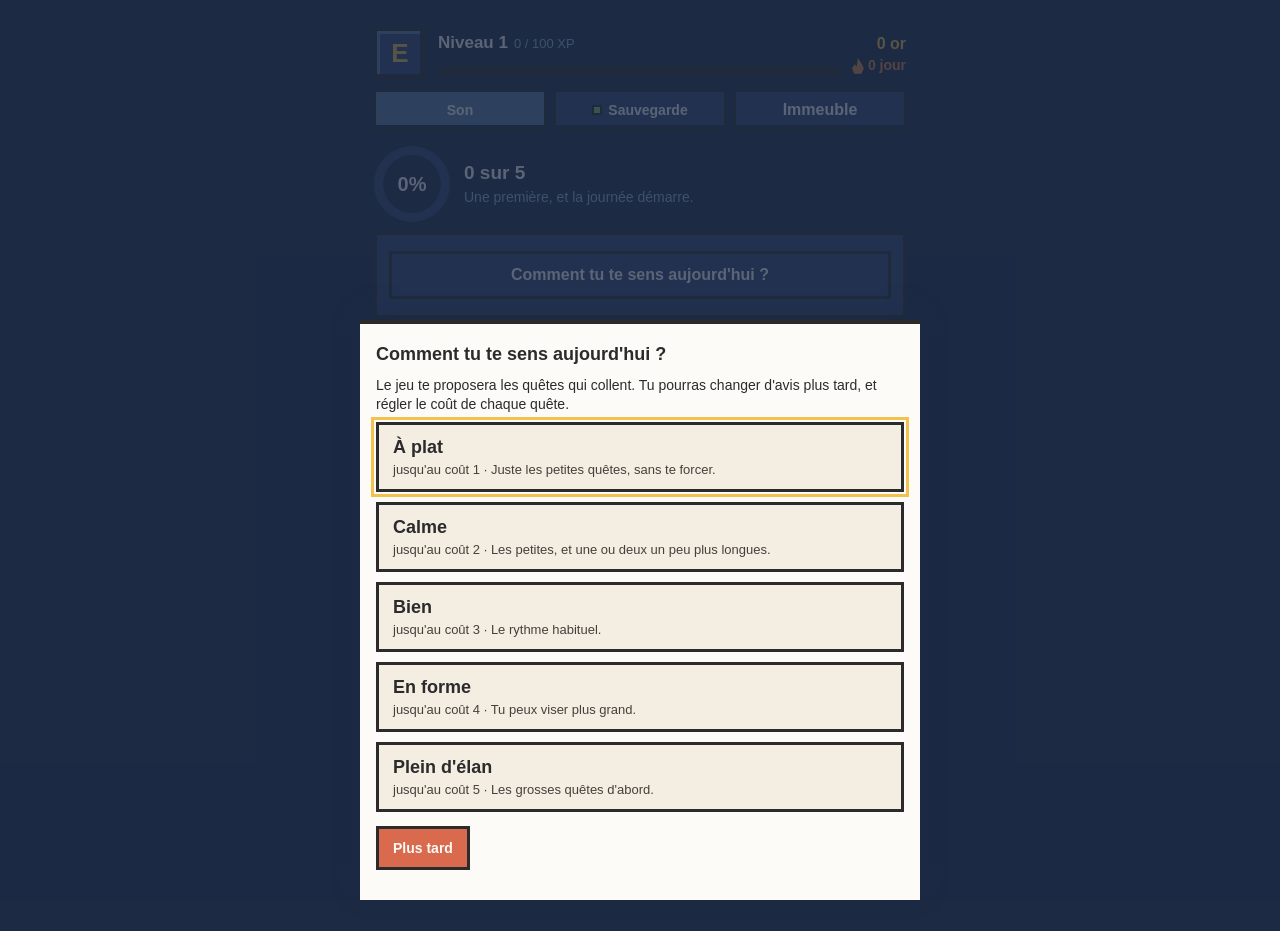
==== express.html @ 6542ee5c "Jeu de quêtes V6 : application web, jouable sur iPhone" ====
<!doctype html>
<html lang="fr">
<head>
<meta charset="utf-8">
<meta name="viewport" content="width=device-width, initial-scale=1, viewport-fit=cover, user-scalable=no">
<meta name="theme-color" content="#1D2A44">
<meta name="color-scheme" content="dark">
<meta name="mobile-web-app-capable" content="yes">
<meta name="apple-mobile-web-app-capable" content="yes">
<meta name="apple-mobile-web-app-status-bar-style" content="black-translucent">
<meta name="apple-mobile-web-app-title" content="Quêtes">
<meta name="format-detection" content="telephone=no">
<title>Quêtes du jour</title>
<link rel="icon" href="favicon.png">
<link rel="manifest" href="manifest.webmanifest">
<link rel="apple-touch-icon" href="icones/apple-touch-icon.png">
<link rel="apple-touch-startup-image" media="(device-width: 440px) and (device-height: 956px) and (-webkit-device-pixel-ratio: 3)" href="icones/demarrage-1320x2868.png">
<link rel="apple-touch-startup-image" media="(device-width: 430px) and (device-height: 932px) and (-webkit-device-pixel-ratio: 3)" href="icones/demarrage-1290x2796.png">
<link rel="apple-touch-startup-image" media="(device-width: 402px) and (device-height: 874px) and (-webkit-device-pixel-ratio: 3)" href="icones/demarrage-1206x2622.png">
<link rel="apple-touch-startup-image" media="(device-width: 393px) and (device-height: 852px) and (-webkit-device-pixel-ratio: 3)" href="icones/demarrage-1179x2556.png">
<link rel="apple-touch-startup-image" media="(device-width: 390px) and (device-height: 844px) and (-webkit-device-pixel-ratio: 3)" href="icones/demarrage-1170x2532.png">
<link rel="apple-touch-startup-image" media="(device-width: 375px) and (device-height: 812px) and (-webkit-device-pixel-ratio: 3)" href="icones/demarrage-1125x2436.png">
<link rel="apple-touch-startup-image" media="(device-width: 414px) and (device-height: 896px) and (-webkit-device-pixel-ratio: 2)" href="icones/demarrage-828x1792.png">
<link rel="apple-touch-startup-image" media="(device-width: 375px) and (device-height: 667px) and (-webkit-device-pixel-ratio: 2)" href="icones/demarrage-750x1334.png">
<link rel="stylesheet" href="express.css">
</head>
<body>
<main id="x" aria-busy="true">
  <header id="x-haut">
    <div id="x-hud" aria-live="polite"></div>
    <div class="x-outils">
      <button type="button" class="x-rond" id="x-son" data-x="son" aria-pressed="false" aria-label="Musique et sons">Son</button>
      <button type="button" class="x-rond" id="x-synchro" data-x="synchro" aria-label="Sauvegarde"><i id="x-pastille"></i>Sauvegarde</button>
      <a class="x-rond" id="x-immeuble" href="./" aria-label="Ouvrir l'immeuble">Immeuble</a>
    </div>
  </header>
  <section id="x-anneau" aria-live="polite"></section>
  <div id="x-bandeau" role="status" hidden></div>
  <section id="x-liste" aria-label="Quêtes du jour"></section>
  <form id="x-ajout" autocomplete="off">
    <input type="text" name="texte" maxlength="160" enterkeyhint="done" placeholder="Une quête de plus..." aria-label="Écrire une quête">
    <label class="x-cout-ajout">Coût
      <select id="x-cout" name="cout" aria-label="Coût d'énergie">
        <option value="1">1</option>
        <option value="2" selected>2</option>
        <option value="3">3</option>
        <option value="4">4</option>
        <option value="5">5</option>
      </select>
    </label>
    <button type="submit">Ajouter</button>
  </form>
</main>
<div id="x-degres" class="x-feuille" role="dialog" aria-modal="true" aria-labelledby="x-degres-titre" hidden></div>
<div id="x-panneau" class="x-feuille" role="dialog" aria-modal="true" aria-labelledby="x-panneau-titre" hidden></div>
<div id="x-toast" role="status" aria-live="polite" hidden></div>
<canvas id="x-confettis" aria-hidden="true"></canvas>
<script src="haptique.js"></script>
<script src="son.js"></script>
<script src="musique.js"></script>
<script src="qr.js"></script>
<script src="moteur.js"></script>
<script src="api-local.js"></script>
<script src="express.js"></script>
</body>
</html>
---- express.css ----
/* Version 5 : le mode express. Cocher ses quêtes du jour en deux secondes, au pouce.
   Couleurs de la palette du jeu seulement. Marges de l'encoche (safe areas) partout. */
:root {
  --nuit: #1D2A44;
  --ardoise: #33466E;
  --bleu: #5B7FA6;
  --ciel: #8FB8D6;
  --creme: #FDFBF7;
  --creme2: #F3EDE2;
  --sable: #E6DCCB;
  --pierre: #C9C1B4;
  --gris: #8A8580;
  --sombre: #45403C;
  --encre: #2B2B2B;
  --terra: #D96A4E;
  --terra-fonce: #B5523A;
  --peche: #F6D2B8;
  --or: #F2C14E;
  --or-clair: #FBE7A1;
  --vert: #4E8B5C;
  --vert-clair: #8DBB6A;
  --vert-fonce: #2F5D45;
  --orange: #E08A3C;
  --lueur: #6FD6C8;
  --police: -apple-system, BlinkMacSystemFont, "Helvetica Neue", "Segoe UI", Arial, sans-serif;
  --haut: env(safe-area-inset-top, 0px);
  --bas: env(safe-area-inset-bottom, 0px);
  --gauche: env(safe-area-inset-left, 0px);
  --droite: env(safe-area-inset-right, 0px);
}
* { box-sizing: border-box; -webkit-tap-highlight-color: transparent; }
html, body { margin: 0; min-height: 100%; background: var(--nuit); color: var(--creme); font-family: var(--police); font-size: 16px; line-height: 1.35; }
body { overscroll-behavior-y: none; -webkit-text-size-adjust: 100%; -webkit-user-select: none; user-select: none; }
input { -webkit-user-select: text; user-select: text; }
button, a.x-rond { font-family: inherit; font-size: inherit; color: inherit; cursor: pointer; touch-action: manipulation; }
button:focus-visible, input:focus-visible, a:focus-visible { outline: 3px solid var(--or); outline-offset: 2px; }
[hidden] { display: none !important; }
.chiffres { font-variant-numeric: tabular-nums; }

#x { max-width: 560px; margin: 0 auto; padding: calc(var(--haut) + 10px) calc(var(--droite) + 14px) calc(var(--bas) + 96px) calc(var(--gauche) + 14px); }

/* ---------- haut : niveau, rang, XP, or, série ---------- */
#x-haut { display: flex; flex-direction: column; gap: 10px; }
#x-hud { display: grid; grid-template-columns: auto 1fr auto; gap: 4px 12px; align-items: center; }
.x-rang { grid-row: span 2; width: 52px; height: 52px; display: grid; place-items: center; background: var(--ardoise); border: 3px solid var(--encre); box-shadow: inset -3px -3px 0 var(--nuit), inset 3px 3px 0 var(--bleu); font-weight: 800; font-size: 26px; color: var(--or); }
.x-niveau { font-weight: 700; font-size: 17px; }
.x-niveau small { font-weight: 500; color: var(--ciel); font-size: 13px; margin-left: 6px; }
.x-bourse { grid-row: span 2; display: flex; flex-direction: column; align-items: flex-end; gap: 2px; font-weight: 700; }
.x-or { color: var(--or); }
.x-serie { display: inline-flex; align-items: center; gap: 4px; color: var(--orange); font-size: 14px; }
.x-flamme { width: 12px; height: 16px; background: var(--orange); clip-path: polygon(50% 0, 80% 35%, 100% 65%, 80% 100%, 20% 100%, 0 65%, 25% 40%, 40% 55%); }
.x-serie.chaude .x-flamme { animation: flamme 0.9s ease-in-out infinite alternate; background: var(--or); }
@keyframes flamme { from { transform: scale(1) rotate(-4deg); } to { transform: scale(1.15) rotate(4deg); } }
.x-xp { height: 10px; background: var(--encre); border: 2px solid var(--encre); position: relative; overflow: hidden; }
.x-xp i { position: absolute; inset: 0 auto 0 0; background: var(--lueur); transition: width 0.6s cubic-bezier(.2, .9, .3, 1.2); }
.x-xp.monte i { animation: lueur 0.8s ease-out; }
@keyframes lueur { 0% { background: var(--creme); } 100% { background: var(--lueur); } }
.x-outils { display: flex; gap: 8px; }
.x-rond { flex: 1; min-height: 40px; display: inline-flex; align-items: center; justify-content: center; gap: 6px; padding: 0 10px; background: var(--ardoise); color: var(--creme); border: 2px solid var(--encre); box-shadow: inset 0 -3px 0 var(--nuit); font-size: 14px; font-weight: 600; text-decoration: none; }
.x-rond[aria-pressed="true"] { background: var(--bleu); }
#x-pastille { width: 10px; height: 10px; background: var(--vert-clair); border: 2px solid var(--encre); }
#x-pastille.attente { background: var(--or); }
#x-pastille.coupe { background: var(--terra); }

/* ---------- anneau du jour ---------- */
#x-anneau { display: flex; align-items: center; gap: 14px; margin: 16px 0 10px; }
.x-cercle { --p: 0; width: 76px; height: 76px; flex: none; border-radius: 50%; display: grid; place-items: center; background: conic-gradient(var(--or) calc(var(--p) * 1%), var(--ardoise) 0); }
.x-cercle b { width: 58px; height: 58px; border-radius: 50%; display: grid; place-items: center; background: var(--nuit); font-size: 20px; }
.x-cercle.plein { background: conic-gradient(var(--vert-clair) 100%, var(--ardoise) 0); animation: battement 1.2s ease-in-out 2; }
@keyframes battement { 50% { transform: scale(1.08); } }
.x-phrase b { display: block; font-size: 19px; }
.x-phrase span { color: var(--ciel); font-size: 14px; }
.x-combo { display: inline-block; margin-top: 4px; padding: 1px 8px; background: var(--terra); color: var(--creme); font-weight: 800; font-size: 13px; animation: saut 0.35s ease-out; }
@keyframes saut { 0% { transform: scale(0.6); } 70% { transform: scale(1.2); } 100% { transform: scale(1); } }

#x-bandeau { margin: 8px 0; padding: 10px 12px; background: var(--or-clair); color: var(--encre); border: 2px solid var(--encre); font-size: 14px; }
#x-bandeau button { margin: 6px 8px 0 0; min-height: 34px; padding: 0 12px; background: var(--creme); border: 2px solid var(--encre); color: var(--encre); font-weight: 600; }

/* ---------- les quêtes ---------- */
#x-liste h2 { font-size: 14px; text-transform: uppercase; letter-spacing: 0.06em; color: var(--ciel); margin: 18px 2px 8px; display: flex; justify-content: space-between; }
#x-liste h2 small { text-transform: none; letter-spacing: 0; color: var(--pierre); font-weight: 500; }
.x-ligne { position: relative; margin-bottom: 8px; overflow: hidden; touch-action: pan-y; }
.x-dessous { position: absolute; inset: 0; display: flex; justify-content: space-between; align-items: center; padding: 0 18px; font-weight: 700; font-size: 14px; }
.x-dessous .fait { color: var(--vert-clair); }
.x-dessous .demain { color: var(--or); }
.x-carte { position: relative; display: flex; align-items: center; gap: 12px; width: 100%; min-height: 64px; padding: 10px 12px; background: var(--creme); color: var(--encre); border: 3px solid var(--encre); box-shadow: inset -3px -3px 0 var(--sable), 0 4px 0 rgba(43, 43, 43, 0.5); text-align: left; transition: transform 0.25s cubic-bezier(.2, .9, .3, 1.1), background 0.2s; will-change: transform; }
.x-carte:active { background: var(--creme2); }
.x-carte.glisse { transition: none; }
.x-case { width: 30px; height: 30px; flex: none; border: 3px solid var(--encre); background: var(--creme); box-shadow: inset 2px 2px 0 var(--sable); position: relative; }
.x-texte { flex: 1; min-width: 0; }
.x-texte span { display: block; font-weight: 600; font-size: 16px; overflow-wrap: anywhere; }
.x-texte small { display: block; color: var(--sombre); font-size: 13px; margin-top: 2px; }
.x-gain { flex: none; padding: 2px 8px; background: var(--or-clair); border: 2px solid var(--encre); font-weight: 800; font-size: 13px; }
.x-gain.recit { background: var(--sable); font-weight: 600; }
.x-ligne.faite .x-carte { background: var(--vert-clair); box-shadow: inset -3px -3px 0 var(--vert), 0 4px 0 rgba(43, 43, 43, 0.5); }
.x-ligne.faite .x-texte span { text-decoration: line-through; text-decoration-thickness: 2px; }
.x-ligne.faite .x-case { background: var(--vert-fonce); }
.x-ligne.faite .x-case::after, .x-case.cochee::after { content: ""; position: absolute; left: 7px; top: 1px; width: 8px; height: 15px; border: solid var(--creme); border-width: 0 4px 4px 0; transform: rotate(45deg); }
.x-ligne.attente .x-carte::after { content: "en attente"; position: absolute; right: 8px; bottom: 4px; font-size: 11px; color: var(--sombre); }
.x-ligne.pop .x-carte { animation: pop 0.45s cubic-bezier(.2, .9, .3, 1.3); }
@keyframes pop { 0% { transform: scale(1); } 30% { transform: scale(0.95); } 70% { transform: scale(1.04); } 100% { transform: scale(1); } }
.x-ligne.part { animation: part 0.5s ease-in 0.35s forwards; }
@keyframes part { to { opacity: 0; transform: translateX(30px); height: 0; margin: 0; } }

.x-habitude .x-carte { cursor: default; }
.x-boutons { display: flex; gap: 8px; }
.x-boutons button { width: 48px; height: 44px; border: 3px solid var(--encre); font-size: 22px; font-weight: 800; background: var(--vert-clair); color: var(--encre); }
.x-boutons button.moins { background: var(--peche); }
.x-vide { color: var(--pierre); text-align: center; padding: 18px 8px; }

/* ---------- gains qui s'envolent ---------- */
.x-vol { position: fixed; z-index: 30; pointer-events: none; font-weight: 800; font-size: 18px; color: var(--or); text-shadow: 2px 2px 0 var(--encre); animation: vol 1.1s ease-out forwards; }
.x-vol.xp { color: var(--lueur); }
@keyframes vol { 0% { opacity: 0; transform: translateY(6px) scale(0.8); } 15% { opacity: 1; transform: translateY(0) scale(1.15); } 100% { opacity: 0; transform: translateY(-70px) scale(1); } }

/* ---------- ajout ---------- */
#x-ajout { position: fixed; left: 0; right: 0; bottom: 0; z-index: 10; display: flex; gap: 8px; padding: 10px calc(var(--droite) + 14px) calc(var(--bas) + 10px) calc(var(--gauche) + 14px); background: var(--encre); border-top: 3px solid var(--ardoise); }
#x-ajout input { flex: 1; min-width: 0; min-height: 46px; padding: 0 12px; font: inherit; font-size: 16px; background: var(--creme); color: var(--encre); border: 3px solid var(--sombre); border-radius: 0; }
#x-ajout button { min-height: 46px; padding: 0 16px; background: var(--terra); color: var(--creme); border: 3px solid var(--encre); font-weight: 700; }
@media (min-width: 600px) { #x-ajout { max-width: 560px; margin: 0 auto; } }

/* ---------- feuilles (degrés, synchro) ---------- */
.x-feuille { position: fixed; inset: 0; z-index: 47; display: flex; align-items: flex-end; justify-content: center; background: rgba(29, 42, 68, 0.72); animation: voile 0.2s; }
@keyframes voile { from { opacity: 0; } }
.x-feuille > div { width: 100%; max-width: 560px; max-height: 86vh; overflow: auto; padding: 18px calc(var(--droite) + 16px) calc(var(--bas) + 18px) calc(var(--gauche) + 16px); background: var(--creme); color: var(--encre); border-top: 4px solid var(--encre); animation: monte 0.25s cubic-bezier(.2, .9, .3, 1.1); -webkit-user-select: text; user-select: text; }
@keyframes monte { from { transform: translateY(40px); opacity: 0.4; } }
.x-feuille h3 { margin: 0 0 10px; font-size: 18px; }
.x-feuille p { margin: 8px 0; font-size: 14px; }
.x-feuille code { font-family: inherit; font-weight: 700; background: var(--sable); padding: 0 4px; overflow-wrap: anywhere; }
.x-degre { display: flex; width: 100%; align-items: center; gap: 10px; min-height: 56px; margin-bottom: 8px; padding: 8px 12px; background: var(--creme2); border: 3px solid var(--encre); text-align: left; color: var(--encre); }
.x-degre b { width: 30px; height: 30px; display: grid; place-items: center; background: var(--ardoise); color: var(--or); flex: none; }
.x-degre span { flex: 1; }
.x-btn { min-height: 44px; padding: 0 14px; margin: 4px 6px 4px 0; background: var(--ardoise); color: var(--creme); border: 3px solid var(--encre); font-weight: 700; text-decoration: none; display: inline-flex; align-items: center; }
.x-btn.second { background: var(--sable); color: var(--encre); }
.x-btn.fermer { background: var(--terra); }
.x-etat { display: grid; grid-template-columns: auto 1fr; gap: 4px 10px; font-size: 14px; margin: 8px 0; }
.x-etat dt { font-weight: 700; }
.x-etat dd { margin: 0; }

/* ---------- message bref ---------- */
#x-toast { position: fixed; z-index: 50; left: 50%; bottom: calc(var(--bas) + 84px); transform: translateX(-50%); max-width: calc(100% - 28px); display: flex; gap: 12px; align-items: center; padding: 10px 14px; background: var(--encre); color: var(--creme); border: 2px solid var(--ardoise); font-size: 14px; animation: monte 0.2s; }
#x-toast button { min-height: 34px; padding: 0 10px; background: var(--or); color: var(--encre); border: 2px solid var(--encre); font-weight: 700; }

/* ---------- fête ---------- */
#x-confettis { position: fixed; inset: 0; width: 100%; height: 100%; pointer-events: none; z-index: 45; }
.x-fete { position: fixed; z-index: 46; inset: 0; display: grid; place-items: center; background: rgba(29, 42, 68, 0.6); animation: voile 0.3s; }
.x-fete > div { text-align: center; padding: 24px 26px; background: var(--creme); color: var(--encre); border: 4px solid var(--encre); box-shadow: 0 6px 0 rgba(43, 43, 43, 0.6); animation: saut 0.5s ease-out; max-width: 320px; }
.x-fete b { display: block; font-size: 24px; margin-bottom: 6px; }

@media (prefers-reduced-motion: reduce) {
  *, *::before, *::after { animation-duration: 0.01ms !important; animation-iteration-count: 1 !important; transition-duration: 0.01ms !important; }
}
@media (min-width: 760px) {
  #x { padding-top: 28px; }
  .x-carte:hover { background: var(--creme2); }
}
.x-qr canvas { display: block; width: 180px; height: 180px; image-rendering: pixelated; border: 3px solid var(--encre); }

/* Version 6 : énergie du jour, coûts, sauvegarde */
.x-energie-bandeau { margin: 0 0 12px; padding: 12px; background: var(--ardoise); border: 3px solid var(--encre); color: var(--creme); }
.x-energie-bandeau .x-btn { width: 100%; justify-content: center; min-height: 48px; }
.x-energie-bandeau b { margin-right: 6px; }
.x-lien { display: inline; padding: 0; margin: 0; background: none; border: 0; color: var(--or); font: inherit; font-weight: 700; text-decoration: underline; min-height: 44px; }
.x-energie-msg { margin: 0 0 14px; color: var(--pierre); font-size: 14px; }
.x-pips { letter-spacing: 1px; font-size: 11px; color: var(--terra); }
.x-pips i { font-style: normal; color: var(--sable); }
.x-ligne.lourde .x-carte { opacity: 0.82; }
.x-cout-ligne { margin: 12px 0 6px; font-weight: 700; }
.x-couts { display: flex; gap: 8px; margin: 0 0 14px; }
.x-cout { flex: 1; min-height: 48px; min-width: 44px; background: var(--creme2); color: var(--encre); border: 3px solid var(--encre); font-weight: 800; font-size: 18px; }
.x-cout.actif { background: var(--terra); color: var(--creme); }
.x-energie-choix { display: flex; flex-direction: column; align-items: flex-start; gap: 4px; width: 100%; min-height: 64px; margin: 0 0 10px; padding: 12px 14px; background: var(--creme2); color: var(--encre); border: 3px solid var(--encre); text-align: left; }
.x-energie-choix.actif { background: var(--vert-clair); }
.x-energie-choix b { font-size: 18px; }
.x-energie-choix span { font-size: 13px; color: var(--sombre); }
.x-cout-ajout { display: flex; flex-direction: column; justify-content: center; font-size: 11px; font-weight: 700; color: var(--creme); gap: 2px; }
.x-cout-ajout select { min-height: 46px; min-width: 52px; font: inherit; font-size: 16px; font-weight: 700; background: var(--creme); color: var(--encre); border: 3px solid var(--sombre); }

/* Feuille par-dessus le jeu, fond toujours opaque, formulaire du bas masqué. */
body:has(.x-feuille:not([hidden])) #x-ajout { visibility: hidden; }
.x-feuille { z-index: 60; }
.x-feuille > div { background: #FDFBF7; color: #2B2B2B; box-shadow: 0 -8px 24px rgba(29, 42, 68, 0.45); }
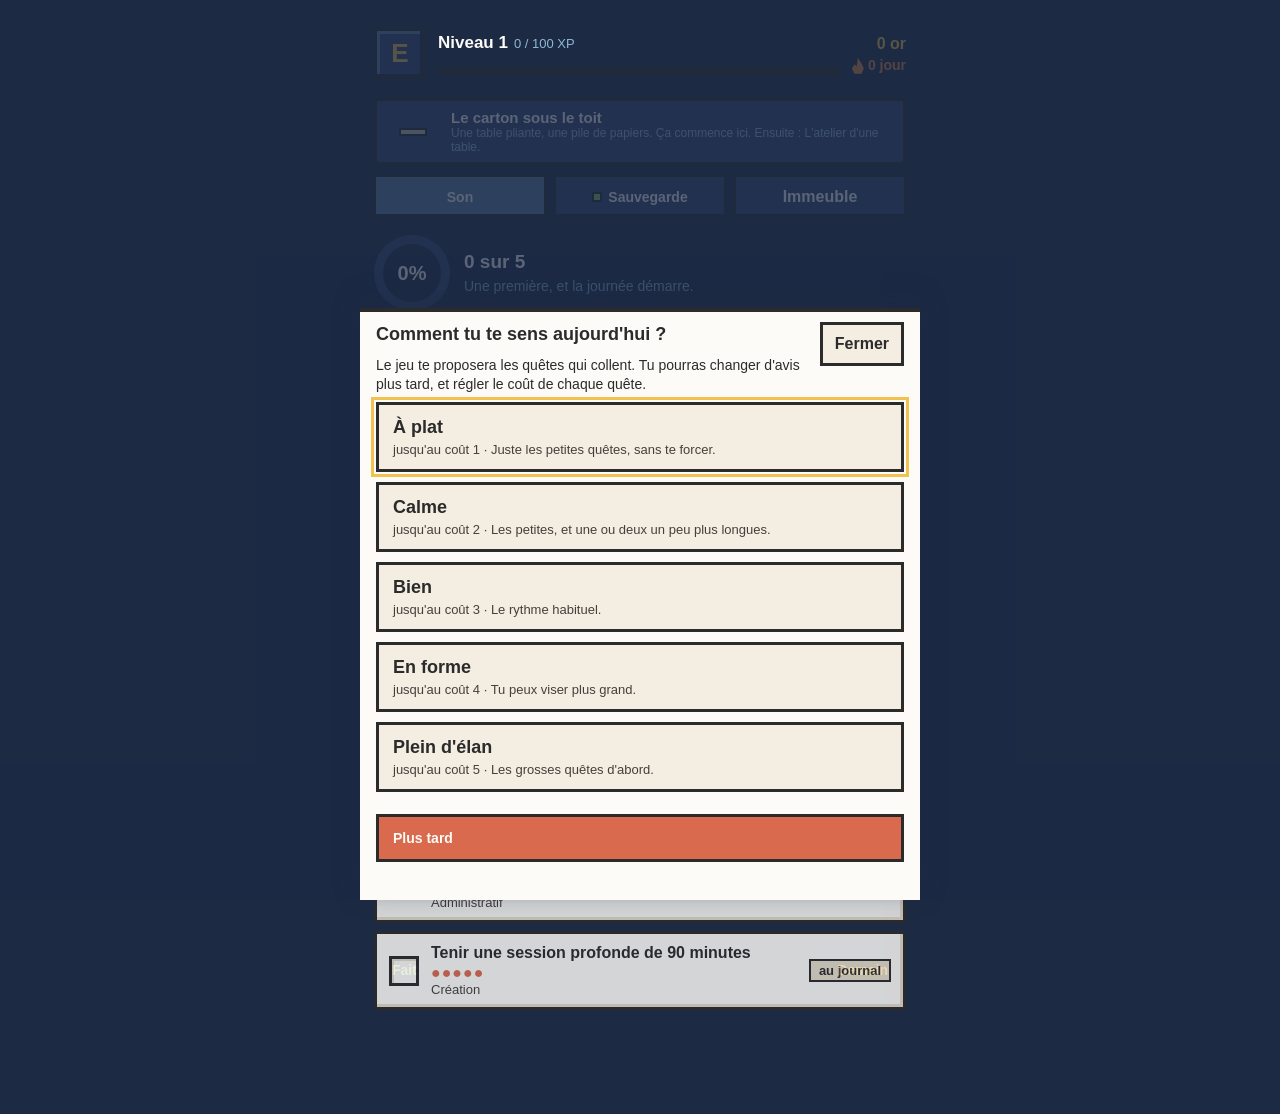
==== commit 4f190458: "Jeu de quêtes V7 : maison, boss, note collée, toucher iPhone" ====
--- a/express.html
+++ b/express.html
@@ -28,6 +28,7 @@
 <main id="x" aria-busy="true">
   <header id="x-haut">
     <div id="x-hud" aria-live="polite"></div>
+    <div id="x-maison"></div>
     <div class="x-outils">
       <button type="button" class="x-rond" id="x-son" data-x="son" aria-pressed="false" aria-label="Musique et sons">Son</button>
       <button type="button" class="x-rond" id="x-synchro" data-x="synchro" aria-label="Sauvegarde"><i id="x-pastille"></i>Sauvegarde</button>
--- a/express.css
+++ b/express.css
@@ -56,7 +56,7 @@
 .x-xp.monte i { animation: lueur 0.8s ease-out; }
 @keyframes lueur { 0% { background: var(--creme); } 100% { background: var(--lueur); } }
 .x-outils { display: flex; gap: 8px; }
-.x-rond { flex: 1; min-height: 40px; display: inline-flex; align-items: center; justify-content: center; gap: 6px; padding: 0 10px; background: var(--ardoise); color: var(--creme); border: 2px solid var(--encre); box-shadow: inset 0 -3px 0 var(--nuit); font-size: 14px; font-weight: 600; text-decoration: none; }
+.x-rond { flex: 1; min-height: 44px; display: inline-flex; align-items: center; justify-content: center; gap: 6px; padding: 0 10px; background: var(--ardoise); color: var(--creme); border: 2px solid var(--encre); box-shadow: inset 0 -3px 0 var(--nuit); font-size: 14px; font-weight: 600; text-decoration: none; }
 .x-rond[aria-pressed="true"] { background: var(--bleu); }
 #x-pastille { width: 10px; height: 10px; background: var(--vert-clair); border: 2px solid var(--encre); }
 #x-pastille.attente { background: var(--or); }
@@ -74,7 +74,7 @@
 @keyframes saut { 0% { transform: scale(0.6); } 70% { transform: scale(1.2); } 100% { transform: scale(1); } }
 
 #x-bandeau { margin: 8px 0; padding: 10px 12px; background: var(--or-clair); color: var(--encre); border: 2px solid var(--encre); font-size: 14px; }
-#x-bandeau button { margin: 6px 8px 0 0; min-height: 34px; padding: 0 12px; background: var(--creme); border: 2px solid var(--encre); color: var(--encre); font-weight: 600; }
+#x-bandeau button { margin: 6px 8px 0 0; min-height: 44px; padding: 0 12px; background: var(--creme); border: 2px solid var(--encre); color: var(--encre); font-weight: 600; }
 
 /* ---------- les quêtes ---------- */
 #x-liste h2 { font-size: 14px; text-transform: uppercase; letter-spacing: 0.06em; color: var(--ciel); margin: 18px 2px 8px; display: flex; justify-content: space-between; }
@@ -122,7 +122,7 @@
 /* ---------- feuilles (degrés, synchro) ---------- */
 .x-feuille { position: fixed; inset: 0; z-index: 47; display: flex; align-items: flex-end; justify-content: center; background: rgba(29, 42, 68, 0.72); animation: voile 0.2s; }
 @keyframes voile { from { opacity: 0; } }
-.x-feuille > div { width: 100%; max-width: 560px; max-height: 86vh; overflow: auto; padding: 18px calc(var(--droite) + 16px) calc(var(--bas) + 18px) calc(var(--gauche) + 16px); background: var(--creme); color: var(--encre); border-top: 4px solid var(--encre); animation: monte 0.25s cubic-bezier(.2, .9, .3, 1.1); -webkit-user-select: text; user-select: text; }
+.x-feuille > div { width: 100%; max-width: 560px; max-height: calc(100dvh - var(--haut) - 4px); overflow: auto; padding: calc(var(--haut) + 10px) calc(var(--droite) + 16px) calc(var(--bas) + 18px) calc(var(--gauche) + 16px); background: var(--creme); color: var(--encre); border-top: 4px solid var(--encre); animation: monte 0.25s cubic-bezier(.2, .9, .3, 1.1); -webkit-user-select: text; user-select: text; }
 @keyframes monte { from { transform: translateY(40px); opacity: 0.4; } }
 .x-feuille h3 { margin: 0 0 10px; font-size: 18px; }
 .x-feuille p { margin: 8px 0; font-size: 14px; }
@@ -138,7 +138,7 @@
 .x-etat dd { margin: 0; }
 
 /* ---------- message bref ---------- */
-#x-toast { position: fixed; z-index: 50; left: 50%; bottom: calc(var(--bas) + 84px); transform: translateX(-50%); max-width: calc(100% - 28px); display: flex; gap: 12px; align-items: center; padding: 10px 14px; background: var(--encre); color: var(--creme); border: 2px solid var(--ardoise); font-size: 14px; animation: monte 0.2s; }
+#x-toast { pointer-events: none; position: fixed; z-index: 50; left: 50%; top: calc(var(--haut) + 12px); bottom: auto; transform: translateX(-50%); max-width: calc(100% - 28px); display: flex; gap: 12px; align-items: center; padding: 10px 14px; background: var(--encre); color: var(--creme); border: 2px solid var(--ardoise); font-size: 14px; animation: monte 0.2s; }
 #x-toast button { min-height: 34px; padding: 0 10px; background: var(--or); color: var(--encre); border: 2px solid var(--encre); font-weight: 700; }
 
 /* ---------- fête ---------- */
@@ -180,3 +180,52 @@
 body:has(.x-feuille:not([hidden])) #x-ajout { visibility: hidden; }
 .x-feuille { z-index: 60; }
 .x-feuille > div { background: #FDFBF7; color: #2B2B2B; box-shadow: 0 -8px 24px rgba(29, 42, 68, 0.45); }
+
+.x-fete, .x-niveau { z-index: 70; pointer-events: auto; }
+.x-fete > div, .x-niveau > div { pointer-events: auto; max-width: 92vw; padding: 22px 18px calc(var(--bas) + 22px); background: #FDFBF7; color: #2B2B2B; border: 4px solid #2B2B2B; text-align: center; }
+.x-fete .x-btn, .x-niveau .x-btn { min-height: 48px; min-width: 44px; margin-top: 12px; padding: 0 18px; background: var(--terra); color: var(--creme); border: 3px solid var(--encre); font-weight: 700; }
+.x-niveau b { display: block; font-size: 28px; color: var(--nuit); }
+.x-niveau .x-rang-fete { display: inline-block; margin: 8px 0; width: 64px; height: 64px; line-height: 58px; background: var(--ardoise); color: var(--or); border: 3px solid var(--encre); font-size: 32px; font-weight: 800; }
+
+#x-maison { margin-top: 8px; }
+.x-maison { display: flex; align-items: center; gap: 12px; width: 100%; min-height: 64px; padding: 8px 10px; background: var(--ardoise); color: var(--creme); border: 3px solid var(--encre); text-align: left; }
+.x-maison-dessin { display: flex; flex-direction: column-reverse; align-items: center; width: 52px; flex: none; gap: 2px; }
+.x-maison-dessin i { display: block; background: var(--sable); border: 2px solid var(--encre); }
+.x-maison-dessin i.n0 { width: 28px; height: 8px; background: var(--pierre); }
+.x-maison-dessin i.n1 { width: 32px; height: 10px; background: var(--creme2); }
+.x-maison-dessin i.n2 { width: 36px; height: 10px; background: var(--peche); }
+.x-maison-dessin i.n3 { width: 40px; height: 12px; background: var(--or-clair); }
+.x-maison-dessin i.n4 { width: 44px; height: 12px; background: var(--or); }
+.x-maison-dessin i.n5 { width: 48px; height: 14px; background: var(--terra); }
+.x-maison-dessin i.n6 { width: 52px; height: 16px; background: var(--lueur); }
+.x-maison-texte { flex: 1; min-width: 0; }
+.x-maison-texte b { display: block; font-size: 15px; }
+.x-maison-texte small { display: block; color: var(--ciel); font-size: 12px; font-weight: 500; }
+
+.x-boss { display: block; width: 100%; min-height: 64px; margin: 0 0 12px; padding: 10px 12px; background: var(--encre); color: var(--creme); border: 3px solid var(--or); text-align: left; }
+.x-boss.vaincu { background: var(--vert-fonce); border-color: var(--vert-clair); }
+.x-boss-titre { display: block; font-size: 14px; }
+.x-boss-titre b { margin-right: 6px; color: var(--or); }
+.x-boss-barre { display: block; height: 10px; margin: 8px 0 4px; background: var(--nuit); border: 2px solid var(--ardoise); overflow: hidden; }
+.x-boss-barre i { display: block; height: 100%; background: var(--terra); width: 0; transition: width 0.4s ease-out; }
+.x-boss small { color: var(--ciel); font-size: 12px; }
+
+.x-feuille textarea, .x-feuille input[type="text"], .x-feuille input[type="number"] {
+  display: block; width: 100%; min-height: 46px; margin: 8px 0 12px; padding: 10px 12px;
+  font: inherit; font-size: 16px; background: var(--creme2); color: var(--encre); border: 3px solid var(--encre);
+  -webkit-user-select: text; user-select: text;
+}
+.x-feuille textarea { min-height: 160px; resize: vertical; }
+.x-fichier { position: absolute; width: 1px; height: 1px; opacity: 0; overflow: hidden; clip: rect(0 0 0 0); }
+label.x-btn { position: relative; display: flex; align-items: center; justify-content: center; min-height: 48px; }
+.x-btn, .x-feuille .x-btn { min-height: 48px; }
+.x-recompense { display: flex; align-items: center; gap: 8px; margin: 0 0 8px; }
+.x-recompense span { flex: 1; }
+.x-recompense button { min-height: 44px; min-width: 44px; padding: 0 12px; }
+
+body:has(.x-fete), body:has(.x-niveau) { }
+body:has(.x-fete) #x-ajout, body:has(.x-niveau) #x-ajout { visibility: hidden; }
+
+.x-fermer-haut { position: sticky; top: 0; float: right; z-index: 3; min-height: 44px; min-width: 44px; margin: 0 0 8px 8px; padding: 0 12px; background: var(--creme2); color: var(--encre); border: 3px solid var(--encre); font-weight: 700; }
+.x-pied { position: sticky; bottom: 0; z-index: 3; margin: 12px 0 0; padding: 8px 0 calc(var(--bas) + 8px); background: #FDFBF7; }
+.x-pied .x-btn { width: 100%; }
